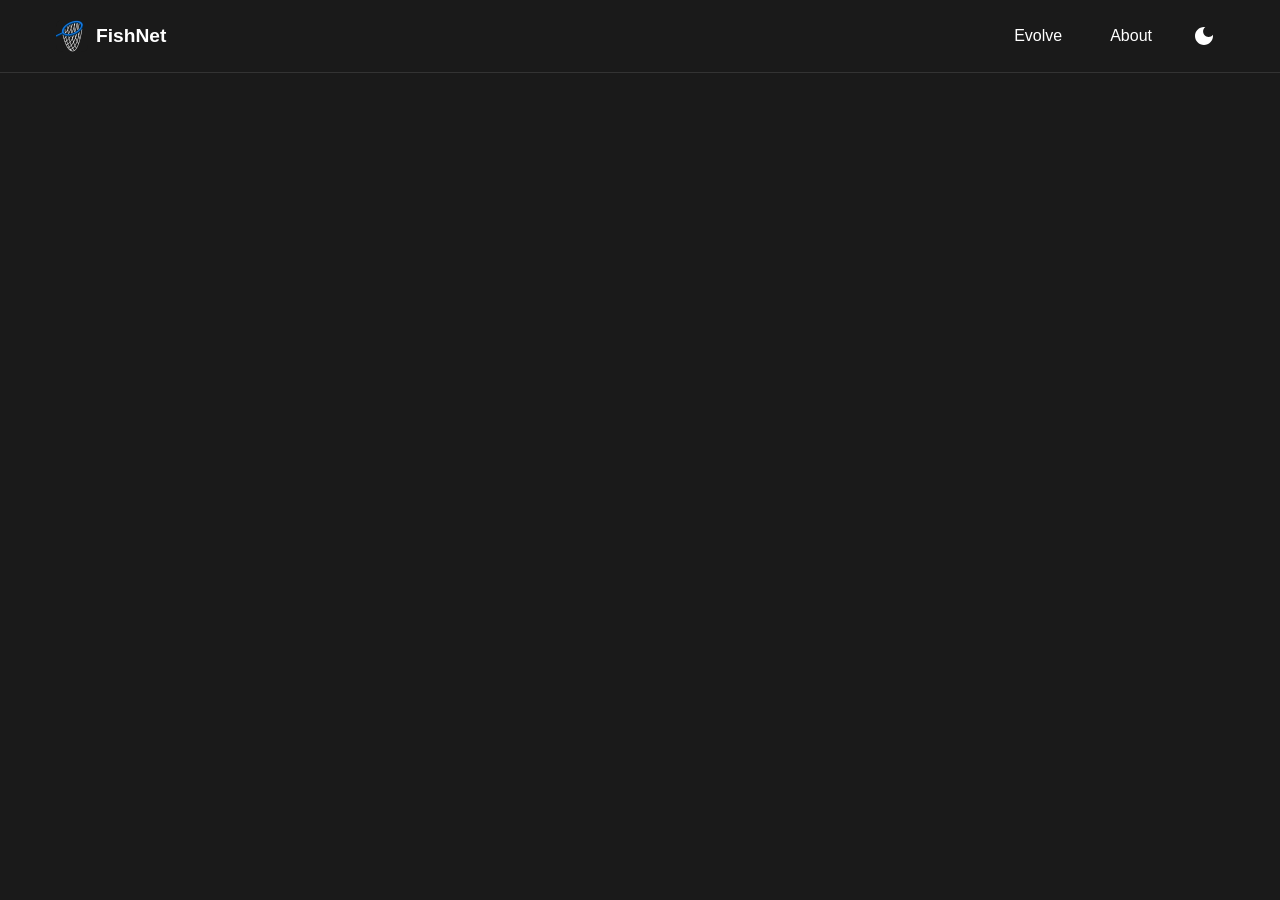
==== code/index.html @ dd68c322 "Rename index.html to code/index.html" ====
<!DOCTYPE html>
<html lang="en" data-theme="dark">
<head>
    <meta charset="UTF-8">
    <meta name="viewport" content="width=device-width, initial-scale=1.0">
    <title>FishNet - Interactive Text Evolution</title>
    <link rel="icon" type="image/png" href="darkicon.png" id="favicon">
    <script>
        // Immediately set theme before page renders
        const initialTheme = localStorage.getItem('theme') || 'dark';
        document.documentElement.setAttribute('data-theme', initialTheme);
        // Set initial favicon
        const favicon = document.getElementById('favicon');
        favicon.href = initialTheme === 'dark' ? 'darkicon.png' : 'lighticon.png';
        
        // Set the initial route for the SPA
        window.initialRoute = 'evolve';
    </script>
    <link rel="stylesheet" href="styles.css">
    <link rel="stylesheet" href="https://cdnjs.cloudflare.com/ajax/libs/font-awesome/6.4.0/css/all.min.css">
    <style>
        .slider-group {
            margin: 1rem 0;
        }
        
        .slider-group label {
            display: block;
            margin-bottom: 0.5rem;
            font-weight: 500;
        }
        
        .slider-group input[type="range"] {
            width: 100%;
            height: 6px;
            border-radius: 3px;
            background: var(--border-color);
            outline: none;
            -webkit-appearance: none;
            appearance: none;
        }
        
        .slider-group input[type="range"]::-webkit-slider-thumb {
            -webkit-appearance: none;
            appearance: none;
            width: 18px;
            height: 18px;
            border-radius: 50%;
            background: var(--primary-color);
            cursor: pointer;
        }
        
        .slider-group input[type="range"]::-moz-range-thumb {
            width: 18px;
            height: 18px;
            border-radius: 50%;
            background: var(--primary-color);
            cursor: pointer;
            border: none;
        }
        
        .loading-section {
            margin-bottom: 1rem;
            padding: 1rem;
            background-color: var(--bg-secondary);
            border-radius: 8px;
            border: 1px solid var(--border-color);
        }
        
        .about-content {
            max-width: 800px;
            margin: 0 auto;
            padding: 2rem;
        }
        
        .about-section {
            margin-bottom: 3rem;
        }
        
        .about-section h2 {
            color: var(--primary-color);
            border-bottom: 2px solid var(--primary-color);
            padding-bottom: 0.5rem;
            margin-bottom: 1.5rem;
        }
        
        .about-section h3 {
            color: var(--text-color);
            margin-top: 2rem;
            margin-bottom: 1rem;
        }
        
        .about-section p {
            line-height: 1.6;
            margin-bottom: 1rem;
        }
        
        .code-block {
            background: var(--bg-secondary);
            border: 1px solid var(--border-color);
            border-radius: 8px;
            padding: 1rem;
            margin: 1rem 0;
            font-family: 'Courier New', monospace;
            overflow-x: auto;
        }
        
        .feature-list {
            list-style: none;
            padding: 0;
        }
        
        .feature-list li {
            padding: 0.5rem 0;
            border-bottom: 1px solid var(--border-color);
        }
        
        .feature-list li:before {
            content: "✓";
            color: var(--success-color);
            font-weight: bold;
            margin-right: 0.5rem;
        }
        
        .warning-box {
            background: rgba(255, 183, 77, 0.1);
            border: 1px solid var(--warning-color);
            border-radius: 8px;
            padding: 1rem;
            margin: 1rem 0;
        }
        
        .warning-box h4 {
            color: var(--warning-color);
            margin-top: 0;
        }
        
        .setup-steps {
            counter-reset: step-counter;
        }
        
        .setup-steps li {
            counter-increment: step-counter;
            margin-bottom: 1rem;
            padding-left: 2rem;
            position: relative;
        }
        
        .setup-steps li::before {
            content: counter(step-counter);
            position: absolute;
            left: 0;
            top: 0;
            background: var(--primary-color);
            color: white;
            width: 1.5rem;
            height: 1.5rem;
            border-radius: 50%;
            display: flex;
            align-items: center;
            justify-content: center;
            font-size: 0.8rem;
            font-weight: bold;
        }
    </style>
</head>
<body>
    <nav class="navbar">
        <div class="nav-content">
            <a href="/" class="nav-brand">
                <img src="darkicon.png" alt="FishNet" class="nav-logo dark-logo" id="nav-logo-dark">
                <img src="lighticon.png" alt="FishNet" class="nav-logo light-logo" id="nav-logo-light">
                FishNet
            </a>
            <div class="nav-links">
                <div class="nav-links-group">
                    <a href="#" class="nav-link" data-route="evolve">Evolve</a>
                    <a href="#" class="nav-link" data-route="about">About</a>
                </div>
                <button id="themeToggle" class="theme-toggle" aria-label="Toggle theme">
                    <svg class="sun-icon" viewBox="0 0 24 24" width="24" height="24">
                        <path fill="currentColor" d="M12 7c-2.76 0-5 2.24-5 5s2.24 5 5 5 5-2.24 5-5-2.24-5-5-5zM2 13h2c.55 0 1-.45 1-1s-.45-1-1-1H2c-.55 0-1 .45-1 1s.45 1 1 1zm18 0h2c.55 0 1-.45 1-1s-.45-1-1-1h-2c-.55 0-1 .45-1 1s.45 1 1 1zM11 2v2c0 .55.45 1 1 1s1-.45 1-1V2c0-.55-.45-1-1-1s-1 .45-1 1zm0 18v2c0 .55.45 1 1 1s1-.45 1-1v-2c0-.55-.45-1-1-1s-1 .45-1 1zM5.99 4.58c-.39-.39-1.03-.39-1.41 0-.39.39-.39 1.03 0 1.41l1.06 1.06c.39.39 1.03.39 1.41 0 .39-.39.39-1.03 0-1.41L5.99 4.58zm12.37 12.37c-.39-.39-1.03-.39-1.41 0-.39.39-.39 1.03 0 1.41l1.06 1.06c.39.39 1.03.39 1.41 0 .39-.39.39-1.03 0-1.41l-1.06-1.06zm1.06-10.96c.39-.39.39-1.03 0-1.41-.39-.39-1.03-.39-1.41 0l-1.06 1.06c-.39.39-.39 1.03 0 1.41.39.39 1.03.39 1.41 0l1.06-1.06zM7.05 18.36c.39-.39.39-1.03 0-1.41-.39-.39-1.03-.39-1.41 0l-1.06 1.06c-.39.39-.39 1.03 0 1.41.39.39 1.03.39 1.41 0l1.06-1.06z"/>
                    </svg>
                    <svg class="moon-icon" viewBox="0 0 24 24" width="24" height="24">
                        <path fill="currentColor" d="M12 3c-4.97 0-9 4.03-9 9s4.03 9 9 9 9-4.03 9-9c0-.46-.04-.92-.1-1.36-.98 1.37-2.58 2.26-4.4 2.26-2.98 0-5.4-2.42-5.4-5.4 0-1.81.89-3.42 2.26-4.4-.44-.06-.9-.1-1.36-.1z"/>
                    </svg>
                </button>
            </div>
        </div>
    </nav>

    <div class="content-container">
        <!-- Evolve Page Content -->
        <div id="evolve-page" class="page-content" style="display: none;">
            <main class="container">
                <section class="hero">
                    <h1>FishNet</h1>
                    <p class="subtitle">Help us evolve poetry with AI, trained directly by humans. To start, just click on the text you find most interesting.</p>
                </section>

                <section class="evolution-section">
                    <!-- Sequences Grid -->
                    <div class="sequences-section">
                        <h3>Text Sequences</h3>
                        
                        <!-- Loading Section -->
                        <div id="loading" class="loading-section hidden">
                            <div class="spinner"></div>
                            <p>Initializing...</p>
                            <button id="cancel-loading-button" class="secondary-button" style="margin-top: 0.5rem; padding: 0.5rem 1rem; display: none; margin-left: auto; margin-right: auto;">
                                <i class="fas fa-times"></i>
                                Cancel Loading
                            </button>
                        </div>
                        
                        <div id="sequences-grid" class="sequences-grid">
                            <!-- Sequence cards will be generated here -->
                        </div>
                    </div>

                    <!-- Share Progress Section -->
                    <div class="share-section">
                        <div class="control-group">
                            <h3>Do you notice something interesting in one of the sequences?</h3>
                            <div class="button-group">
                                <button id="wow-button" class="primary-button wow-button">
                                    <i class="fas fa-star"></i>
                                    I think I found something cool!
                                </button>
                            </div>
                            <p class="help-text">Help progress our mission by uploading your current checkpoint to the <a href="https://github.com/Z-Coder672/FishNet/tree/main/checkpoints" target="_blank">FishNet checkpoint repository</a> on GitHub</p>
                        </div>
                    </div>

                    <!-- Statistics Section -->
                    <div class="stats-section">
                        <div class="stat-card">
                            <div class="stat-value" id="evolutions-value">0</div>
                            <div class="stat-label">Evolutions</div>
                        </div>
                        <div class="stat-card">
                            <div class="stat-value" id="eps-value">0.0</div>
                            <div class="stat-label">Evolutions/sec</div>
                        </div>

                        <div class="stat-card">
                            <div class="stat-value" id="population-size-value">9</div>
                            <div class="stat-label">Population Size</div>
                        </div>
                    </div>

                    <!-- Controls Section -->
                    <div class="controls-section">
                        <div class="control-group">
                            <h3>Controls</h3>
                            <div class="button-group">
                                <button id="auto-button" class="primary-button">
                                    <i class="fas fa-play"></i>
                                    <span class="button-text">Start Auto-Evolution</span>
                                </button>
                                <button id="save-button" class="secondary-button">
                                    <i class="fas fa-download"></i>
                                    Save Checkpoint
                                </button>
                                <button id="load-button" class="secondary-button">
                                    <i class="fas fa-upload"></i>
                                    Load Checkpoint
                                </button>
                                <button id="reset-button" class="secondary-button">
                                    <i class="fas fa-redo"></i>
                                    Reset Population
                                </button>
                            </div>
                        </div>

                        <div class="control-group">
                            <h3>Evaluation Method</h3>
                            <div class="radio-group">
                                <div class="radio-item">
                                    <input type="radio" id="gemma-checkbox" name="eval-method" value="gemma">
                                    <label for="gemma-checkbox">Gemma3 1B (AI Selection)</label>
                                </div>
                                <div class="radio-item">
                                    <input type="radio" id="english-checkbox" name="eval-method" value="english">
                                    <label for="english-checkbox">English Scorer (Statistical Selection)</label>
                                </div>
                            </div>
                        </div>

                        <div class="control-group">
                            <h3>Advanced Settings</h3>
                            <div class="checkbox-item">
                                <input type="checkbox" id="frequency-adjustment-checkbox">
                                <label for="frequency-adjustment-checkbox">Adjust Letter Frequencies to Match English</label>
                            </div>
                            <div class="slider-group">
                                <div style="display: flex; align-items: center; gap: 0.5rem; margin-bottom: 0.5rem;">
                                    <label for="learning-rate-slider" style="margin: 0;">Learning Rate: <span id="learning-rate-value">0.020</span></label>
                                    <button id="reset-learning-rate-button" class="secondary-button" style="margin: 0;">
                                        <i class="fas fa-undo"></i>
                                    </button>
                                </div>
                                <input type="range" id="learning-rate-slider" min="0.005" max="0.2" step="0.005" value="0.02">
                            </div>
                        </div>
                    </div>
                </section>
            </main>
        </div>

        <!-- About Page Content -->
        <div id="about-page" class="page-content" style="display: none;">
            <main class="container">
                <section class="hero">
                    <h1>About FishNet</h1>
                    <p class="subtitle">Interactive text evolution using neural networks</p>
                </section>

                <div class="about-content">
                    <div class="about-section">
                        <h2>What is FishNet?</h2>
                        <p>
                            FishNet is an interactive application that uses Compositional Pattern-Producing Networks (CPPNs) 
                            to generate and evolve text sequences. The system employs a population-based evolutionary algorithm 
                            where neural networks compete and reproduce based on various evaluation criteria.
                        </p>
                        
                        <h3>Key Features</h3>
                        <ul class="feature-list">
                            <li><strong>Multiple Evaluation Methods:</strong> Choose between AI-powered evaluation (Gemma3 1B) or statistical language scoring</li>
                            <li><strong>Interactive Breeding:</strong> Click on sequences to manually select parents for breeding</li>
                            <li><strong>Auto-Evolution:</strong> Let the system automatically evolve text using selected criteria</li>
                            <li><strong>Checkpoint System:</strong> Save and load population states</li>
                            <li><strong>Real-time Statistics:</strong> Monitor evolution progress and performance</li>
                            <li><strong>Dynamic Mutation Rates:</strong> Different mutation strengths for different evaluation methods</li>
                        </ul>
                    </div>

                    <div class="about-section">
                        <h2>How It Works</h2>
                        <h3>Evolution Process</h3>
                        <p>
                            The evolution follows a PicBreeder-inspired algorithm:
                        </p>
                        <ol>
                            <li>Generate 8 text sequences using the current population</li>
                            <li>Evaluate sequences using the selected method (Gemma3 1B, English scoring, or manual selection)</li>
                            <li>Select the best sequence as the parent</li>
                            <li>Delete all other networks and create 8 new networks by copying and mutating the parent</li>
                            <li>Apply random mutations, based on the learning rate slider</li>
                            <li>Repeat the process</li>
                        </ol>
                    </div>

                    <div class="about-section">
                        <h2>Evaluation Methods</h2>
                        
                        <h3>Gemma3 1B (Ollama API)</h3>
                        <p>
                            Uses the Gemma3 1B language model to evaluate text "interestingness". This method sends the 
                            generated sequences to a local Ollama instance and asks the AI to choose the most interesting one.
                        </p>
                        
                        <h3>English Scorer</h3>
                        <p>
                            Statistical evaluation based on English language characteristics with automatic revert logic:
                        </p>
                        <ul>
                            <li><strong>Letter Frequency:</strong> How well the text matches English letter distributions</li>
                            <li><strong>Bigram Analysis:</strong> Common two-letter combinations in English</li>
                            <li><strong>Vocabulary Score:</strong> Presence of common English words</li>
                            <li><strong>Structural Score:</strong> Sentence structure and punctuation patterns</li>
                            <li><strong>Revert Logic:</strong> If all mutations are worse than the parent, automatically revert and create new mutations</li>
                        </ul>
                    </div>

                    <div class="about-section">
                        <h2>Setting Up Ollama</h2>
                        
                        <div class="warning-box">
                            <h4>⚠️ Important</h4>
                            <p>
                                The Gemma3 1B evaluation method requires a local Ollama instance running on your machine. 
                                Without Ollama, the system will fall back to English scoring.
                            </p>
                        </div>

                        <h3>Installation Steps</h3>
                        <ol class="setup-steps" style="list-style-type: none;">
                            <li>
                                <strong>Install Ollama:</strong>
                                Visit <a href="https://ollama.com/download" target="_blank">ollama.com/download</a> to download the appropriate version for your system.
                            </li>
                            
                            <li>
                                <strong>Start Ollama service:</strong>
                                <br>
                                <br>Run:
                                <div class="code-block">
                                    ollama serve
                                </div>
                            </li>
                            
                            <li>
                                <strong>Pull the Gemma3 1B model:</strong>
                                <br>
                                <br>Run:
                                <div class="code-block">
                                    ollama pull gemma3:1b
                                </div>
                            </li>
                            
                            <li>
                                <strong>Test the installation:</strong>
                                <br>
                                <br>Run:
                                <div class="code-block">
                                    ollama run gemma3:1b "Hello, world!"
                                </div>
                            </li>
                        </ol>

                        <h2 style="margin-top: 2.8rem;">Using the Application</h2>
                        <ol class="setup-steps" style="list-style-type: none;">
                            
                            <li>
                                <strong>Open your browser:</strong>
                                <br>
                                <br>Visit:
                                <br>
                                <div class="code-block">
                                    <a href="https://fishnet.zimmzimm.com" target="_blank">https://fishnet.zimmzimm.com</a>
                                </div>
                            </li>
                            
                            <li>
                                <strong>Choose your evaluation method:</strong>
                                <ul class="setup-steps" style="list-style-type: none; margin-top: 1.3rem;">
                                    <li><strong>Gemma3 1B (Ollama API):</strong> For AI-powered evolution (requires Ollama setup)</li>
                                    <li><strong>English Scorer:</strong> For statistical language quality evaluation</li>
                                    <li><strong>Manual Selection:</strong> For interactive human-guided evolution</li>
                                </ul>
                            </li>
                        </ol>
                    </div>

                    <div class="about-section">
                        <h2>Technical Details</h2>                        
                        <h3>Mutation Rate Strategy</h3>
                        <p>
                            The mutation rate is set to the value of the learning rate slider.
                        </p>
                        <h3>Neural Network Architecture</h3>
                        <p>
                            Each individual in the population is a CPPN (Compositional Pattern-Producing Network) with:
                        </p>
                        <ul>
                            <li><strong>Input Layer:</strong> 32-dimensional position encoding</li>
                            <li><strong>Hidden Layers:</strong> 6 layers with 128 neurons each</li>
                            <li><strong>Output Layer:</strong> 64-dimensional vocabulary distribution</li>
                            <li><strong>Activation:</strong> Tanh activation functions</li>
                        </ul>
                    </div>
                    <div class="about-section">
                        <h2>Troubleshooting</h2>
                        <ol style="list-style-type: none;" class="setup-steps">
                            <li><strong>Ollama/Gemma</strong>
                            <ul style="list-style-type: none; margin-top: 1.3rem;" class="setup-steps">
                                <li><strong>Model Not Found</strong> <br>Pull the model with <code>ollama pull gemma3:1b</code></li>
                                <li><strong>Connection Failed</strong> <br>Ensure Ollama is running with <code>ollama serve</code></li>
                                <li><strong>Slow Responses</strong><br>Ensure you have enough RAM to run the model (about 4GB absolute minimum for running Gemma3 1B plus FishNet, 8GB or more recommended). The first few API calls may be slow as the model loads into memory</li>
                            </ul>
                            </li>
                            <li><strong>Evolution</strong>
                            <ul style="list-style-type: none; margin-top: 1.3rem;" class="setup-steps">
                                <li><strong>Slow Evolution</strong> <br>Ensure you have enough RAM to run the FishNet model (about 4GB absolute minimum for running Gemma3 1B plus FishNet, 8GB or more recommended). The first few API calls may be slow as the model loads into memory</li>
                                <li><strong>There Are No Words</strong> <br>This is expected for now! If you find words, please click the "I think I found something cool!" button to upload your checkpoint to the <a href="https://github.com/Z-Coder672/FishNet/checkpoints" target="_blank">FishNet checkpoint repository</a> on GitHub. When you start the app, you'll see the best checkpoints from other users to branch from!</li>
                            </ul>
                            </li>
                        </ol>
                    </div>
                </div>
            </main>
        </div>
    </div>

    <!-- Notification Container -->
    <div id="notification-container" class="notification-container"></div>

    <!-- Load the main JavaScript file -->
    <script src="fishnet.js"></script>
</body>
</html>
---- code/styles.css ----
:root[data-theme="dark"] {
    --bg-color: #1a1a1a;
    --text-color: #ffffff;
    --primary-color: #0672EA;
    --secondary-color: #4a4a4a;
    --error-color: #ff6b6b;
    --warning-color: #ffb74d;
    --success-color: #66bb6a;
    --border-color: #333333;
    --input-bg: #1f1f1f;
    --button-hover: #3a3a3a;
    --text-muted: #b8b7b7;
    --card-bg: #2d2d2d;
    --card-border: #404040;
}

:root[data-theme="light"] {
    --bg-color: #ffffff;
    --text-color: #1a1a1a;
    --primary-color: #0672EA;
    --secondary-color: #e0e0e0;
    --error-color: #d32f2f;
    --warning-color: #f57c00;
    --success-color: #2e7d32;
    --border-color: #dddddd;
    --input-bg: #f5f5f5;
    --button-hover: #e8e8e8;
    --text-muted: #666666;
    --card-bg: #ffffff;
    --card-border: #e0e0e0;
}

/* Base Styles */
* {
    margin: 0;
    padding: 0;
    box-sizing: border-box;
}

body {
    background-color: var(--bg-color);
    color: var(--text-color);
    font-family: -apple-system, BlinkMacSystemFont, 'Segoe UI', Roboto, Oxygen, Ubuntu, Cantarell, 'Open Sans', 'Helvetica Neue', sans-serif;
    transition: background-color 0.3s, color 0.3s;
    min-height: 100vh;
    display: flex;
    flex-direction: column;
}

/* Navbar */
.navbar {
    background-color: var(--bg-color);
    border-bottom: 1px solid var(--border-color);
    position: fixed;
    top: 0;
    left: 0;
    right: 0;
    z-index: 1000;
}

.nav-content {
    max-width: 1200px;
    margin: 0 auto;
    padding: 1rem;
    display: flex;
    justify-content: space-between;
    align-items: center;
}

.nav-brand {
    display: flex;
    align-items: center;
    text-decoration: none;
    color: var(--text-color);
    font-weight: bold;
    font-size: 1.2rem;
}

.nav-logo {
    width: 32px;
    height: 32px;
    margin-right: 0.5rem;
}

.light-logo {
    display: none;
}

.dark-logo {
    display: block;
}

[data-theme="light"] .light-logo {
    display: block;
}

[data-theme="light"] .dark-logo {
    display: none;
}

.nav-links {
    display: flex;
    align-items: center;
}

.nav-links-group {
    display: flex;
    gap: 1rem;
}

.nav-links a {
    text-decoration: none;
    color: var(--text-color);
    padding: 0.5rem 1rem;
    border-radius: 4px;
    transition: background-color 0.3s;
}

.nav-links a:hover {
    background-color: var(--button-hover);
    text-decoration: none;
}

.nav-links a.active {
    background-color: var(--primary-color);
    color: white;
}

/* Theme Toggle */
.theme-toggle {
    background: none;
    border: none;
    padding: 8px;
    cursor: pointer;
    color: var(--text-color);
    display: flex;
    align-items: center;
    justify-content: center;
    margin-left: 1rem;
    border-radius: 50%;
    transition: background-color 0.3s;
}

.theme-toggle:hover {
    background-color: var(--button-hover);
}

.theme-toggle svg {
    width: 24px;
    height: 24px;
}

.sun-icon {
    display: none;
}

.moon-icon {
    display: block;
}

[data-theme="light"] .sun-icon {
    display: block;
}

[data-theme="light"] .moon-icon {
    display: none;
}

/* Content Container */
.content-container {
    margin-top: 80px;
    flex: 1;
    padding: 1.5rem 0.75rem;
}

.container {
    max-width: 1200px;
    margin: 0 auto;
}

/* Hero Section */
.hero {
    text-align: center;
    margin-bottom: 2rem;
}

code {
    background-color: var(--secondary-color);
    border: none;
    padding: 0.07rem 0.2rem;
    border-radius: 4px;
}

a {
    color: var(--primary-color);
    text-decoration: underline;
}

a:hover {
    text-decoration: none;
}

a:visited {
    color: var(--primary-color);
}

a:active {
    text-decoration: none;
}

.hero h1 {
    font-size: 3rem;
    font-weight: 700;
    margin-bottom: 1rem;
    background: linear-gradient(0deg, #ff00cc, #0011ff);
    -webkit-background-clip: text;
    -webkit-text-fill-color: transparent;
    background-clip: text;
}

.subtitle {
    font-size: 1.2rem;
    color: var(--text-muted);
    margin-bottom: 1.5rem;
}

/* Evolution Section */
.evolution-section {
    display: flex;
    flex-direction: column;
    gap: 1.5rem;
}



/* Controls Section */
.controls-section {
    display: grid;
    grid-template-columns: repeat(auto-fit, minmax(300px, 1fr));
    gap: 1.5rem;
}

.control-group {
    background-color: var(--card-bg);
    border-radius: 12px;
    padding: 1.25rem;
}

.control-group h3 {
    margin-bottom: 0.75rem;
    color: var(--text-color);
    font-size: 1.1rem;
    font-weight: 600;
}

/* Radio Group */
.radio-group {
    display: flex;
    flex-direction: column;
    gap: 0.75rem;
}

.radio-item {
    display: flex;
    align-items: center;
    gap: 0.75rem;
    padding: 0.5rem;
    border-radius: 6px;
    transition: background-color 0.2s;
    cursor: pointer;
}

.radio-item:hover {
    background-color: var(--button-hover);
}

.radio-item input[type="radio"] {
    width: 18px;
    height: 18px;
    accent-color: var(--primary-color);
    background-color: var(--input-bg);
    border: 1px solid var(--border-color);
    appearance: none;
    -webkit-appearance: none;
    border-radius: 50%;
    position: relative;
    cursor: pointer;
}

.radio-item input[type="radio"]:checked {
    background-color: var(--primary-color);
    border-color: var(--primary-color);
}

.radio-item input[type="radio"]:checked::after {
    content: '';
    position: absolute;
    top: 50%;
    left: 50%;
    transform: translate(-50%, -50%);
    width: 6px;
    height: 6px;
    background-color: white;
    border-radius: 50%;
}

.radio-item label {
    cursor: pointer;
    font-weight: 500;
    color: var(--text-color);
}

/* Checkbox Item */
.checkbox-item {
    display: flex;
    align-items: center;
    gap: 0.75rem;
    padding: 0.5rem;
    border-radius: 6px;
    transition: background-color 0.2s;
    cursor: pointer;
    margin-top: 0.75rem;
}

.checkbox-item:hover {
    background-color: var(--button-hover);
}

.checkbox-item input[type="checkbox"] {
    width: 18px;
    height: 18px;
    accent-color: var(--primary-color);
    background-color: var(--input-bg);
    border: 1px solid var(--border-color);
    appearance: none;
    -webkit-appearance: none;
    border-radius: 3px;
    position: relative;
    cursor: pointer;
}

.checkbox-item input[type="checkbox"]:checked {
    background-color: var(--primary-color);
    border-color: var(--primary-color);
}

.checkbox-item input[type="checkbox"]:checked::after {
    content: '✓';
    position: absolute;
    top: 50%;
    left: 50%;
    transform: translate(-50%, -50%);
    color: white;
    font-size: 14px;
    font-weight: 700;
    font-family: 'system-ui';
    line-height: 1;
}

.checkbox-item label {
    cursor: pointer;
    font-weight: 500;
    color: var(--text-color);
}

/* Slider Group */
.slider-group {
    margin-top: 1rem;
    padding: 0.5rem;
    border-radius: 6px;
    transition: background-color 0.2s;
}

.slider-group:hover {
    background-color: var(--button-hover);
}

.slider-group label {
    display: block;
    margin-bottom: 0.5rem;
    font-weight: 500;
    color: var(--text-color);
}

.slider-group input[type="range"] {
    width: 100%;
    height: 6px;
    border-radius: 3px;
    background: var(--border-color);
    outline: none;
    -webkit-appearance: none;
    appearance: none;
    cursor: pointer;
}

.slider-group input[type="range"]::-webkit-slider-thumb {
    -webkit-appearance: none;
    appearance: none;
    width: 18px;
    height: 18px;
    border-radius: 50%;
    background: var(--primary-color);
    cursor: pointer;
    border: 2px solid var(--bg-primary);
    box-shadow: 0 2px 4px rgba(0, 0, 0, 0.2);
}

.slider-group input[type="range"]::-moz-range-thumb {
    width: 18px;
    height: 18px;
    border-radius: 50%;
    background: var(--primary-color);
    cursor: pointer;
    border: 2px solid var(--bg-primary);
    box-shadow: 0 2px 4px rgba(0, 0, 0, 0.2);
}

.slider-group input[type="range"]:hover::-webkit-slider-thumb {
    background: #0d5bb8;
    transform: scale(1.1);
}

.slider-group input[type="range"]:hover::-moz-range-thumb {
    background: #0d5bb8;
    transform: scale(1.1);
}

/* Button Group */
.button-group {
    display: flex;
    gap: 0.75rem;
    flex-wrap: wrap;
}

.primary-button, .secondary-button {
    padding: 0.75rem 1.5rem;
    border: none;
    border-radius: 8px;
    font-size: 1rem;
    font-weight: 600;
    cursor: pointer;
    transition: all 0.3s ease;
    display: flex;
    align-items: center;
    gap: 0.5rem;
    position: relative;
}

.primary-button {
    background-color: var(--primary-color);
    color: white;
}

.primary-button:hover:not(:disabled) {
    background-color: #0d5bb8;
    transform: translateY(-2px);
    box-shadow: 0 4px 12px rgba(22, 120, 223, 0.3);
}

.primary-button:disabled {
    opacity: 0.6;
    cursor: not-allowed;
    transform: none;
    box-shadow: none;
}

#reset-learning-rate-button {
    padding: 0.3rem 0.3rem;
    border-radius: 50%;
    color: red;
    background-color: var(--card-bg);
}

.secondary-button {
    background-color: var(--secondary-color);
    color: var(--text-color);
}

.secondary-button:hover:not(:disabled) {
    background-color: var(--button-hover);
    transform: translateY(-2px);
}

.secondary-button:disabled {
    opacity: 0.6;
    cursor: not-allowed;
    transform: none;
}

/* Spinner */
.spinner {
    width: 20px;
    height: 20px;
    border: 2px solid transparent;
    border-top: 2px solid currentColor;
    border-radius: 50%;
    animation: spin 1s linear infinite;
}

.spinner.hidden {
    display: none;
}

@keyframes spin {
    0% { transform: rotate(0deg); }
    100% { transform: rotate(360deg); }
}

/* Stats Section */
.stats-section {
    display: grid;
    grid-template-columns: repeat(auto-fit, minmax(200px, 1fr));
    gap: 1rem;
}

.stat-card {
    background-color: var(--card-bg);
    border: 1px solid var(--card-border);
    border-radius: 12px;
    padding: 1.25rem;
    text-align: center;
    box-shadow: 0 4px 6px rgba(0, 0, 0, 0.1);
    transition: transform 0.3s ease;
}

.stat-card:hover {
    transform: translateY(-4px);
}

.stat-value {
    font-size: 2rem;
    font-weight: bold;
    color: var(--primary-color);
    margin-bottom: 0.5rem;
}

.stat-label {
    color: var(--text-muted);
    font-size: 0.9rem;
    text-transform: uppercase;
    letter-spacing: 0.5px;
    font-weight: 500;
}

/* Loading Section */
.loading-section {
    text-align: center;
    padding: 2rem;
    margin-bottom: 1rem;
    background-color: var(--input-bg);
    border: 1px solid var(--card-border);
    border-radius: 8px;
}

.loading-section.hidden {
    display: none;
}

.loading-section .spinner {
    width: 40px;
    height: 40px;
    margin: 0 auto 1rem;
}

.loading-section p {
    color: var(--text-muted);
    font-size: 1.1rem;
    margin: 0;
}

/* Sequences Section */
.sequences-section {
    background-color: var(--card-bg);
    border: 1px solid var(--card-border);
    border-radius: 12px;
    padding: 1.25rem;
    box-shadow: 0 4px 6px rgba(0, 0, 0, 0.1);
}

.sequences-section h3 {
    margin-bottom: 1rem;
    color: var(--text-color);
    font-size: 1.2rem;
    font-weight: 600;
}

.sequences-grid {
    display: grid;
    grid-template-columns: repeat(auto-fit, minmax(300px, 1fr));
    gap: 0.75rem;
}

.sequence-card {
    background-color: var(--input-bg);
    border: 2px solid var(--card-border);
    border-radius: 8px;
    padding: 0.875rem;
    cursor: pointer;
    transition: all 0.3s ease;
    position: relative;
    overflow: hidden;
}

.sequence-card:hover {
    border-color: var(--primary-color);
    transform: translateY(-4px);
    box-shadow: 0 8px 25px rgba(0, 115, 230, 0.2);
}

.sequence-card.selected {
    border-color: var(--success-color);
    background-color: rgba(102, 187, 106, 0.1);
}

.sequence-text {
    font-family: 'JetBrains Mono', monospace;
    font-size: 0.9rem;
    color: var(--text-color);
    word-break: break-word;
    text-align: center;
    line-height: 1;
}

/* Share Section */
.share-section {
    padding: 1.25rem;
    background: var(--card-bg);
    border: 1px solid var(--card-border);
    border-radius: 12px;
    text-align: center;
    box-shadow: 0 4px 6px rgba(0, 0, 0, 0.1);
}

.share-section .control-group {
    margin-bottom: 0;
    padding: 0;
}

.share-section h3 {
    margin-bottom: 0.75rem;
    color: var(--text-color);
    font-size: 1.1rem;
}

.share-section .button-group {
    justify-content: center;
}

.share-section .help-text {
    margin-top: 0.5rem;
    font-size: 0.85rem;
}



/* Responsive Design */
@media (max-width: 768px) {
    .nav-content {
        padding: 0.5rem;
    }
    
    .nav-brand {
        font-size: 1rem;
    }
    
    .nav-logo {
        width: 24px;
        height: 24px;
    }
    
    .content-container {
        margin-top: 70px;
        padding: 1rem 0.5rem;
    }
    
    .hero h1 {
        font-size: 2rem;
    }
    
    .subtitle {
        font-size: 1rem;
    }
    
    .controls-section {
        grid-template-columns: 1fr;
        gap: 1rem;
    }
    
    .stats-section {
        grid-template-columns: repeat(2, 1fr);
    }
    
    .sequences-grid {
        grid-template-columns: 1fr;
    }
    
    .button-group {
        flex-direction: column;
    }
    
    .button-group button {
        width: 100%;
        justify-content: center;
    }
    .checkpoint-message {
        padding: 0 0 0 0 !important;
        margin-top: 0.8rem !important;
    }
}

/* Focus Styles */
button:focus,
input:focus {
    outline: 2px solid var(--primary-color);
    outline-offset: 2px;
}

/* Scrollbar Styling */
::-webkit-scrollbar {
    width: 8px;
}

::-webkit-scrollbar-track {
    background: var(--bg-color);
}

::-webkit-scrollbar-thumb {
    background: var(--border-color);
    border-radius: 4px;
}

::-webkit-scrollbar-thumb:hover {
    background: var(--text-muted);
}

/* Notification System */
.notification-container {
    position: fixed;
    bottom: 20px;
    right: 20px;
    z-index: 10000;
    display: flex;
    flex-direction: column;
    gap: 10px;
    pointer-events: none;
}

.notification {
    background-color: var(--card-bg);
    border: 1px solid var(--card-border);
    border-radius: 8px;
    padding: 12px 16px;
    box-shadow: 0 4px 12px rgba(0, 0, 0, 0.15);
    color: var(--text-color);
    font-size: 0.9rem;
    font-weight: 500;
    max-width: 300px;
    word-wrap: break-word;
    opacity: 0;
    transform: translateX(100%);
    transition: all 0.3s ease;
    pointer-events: auto;
    cursor: pointer;
    backdrop-filter: blur(10px);
}

.notification.show {
    opacity: 1;
    transform: translateX(0);
}

.notification.success {
    border-left: 4px solid var(--success-color);
    background-color: rgba(102, 187, 106, 0.2);
}

.notification.error {
    border-left: 4px solid var(--error-color);
    background-color: rgba(255, 107, 107, 0.2);
}

.notification.warning {
    border-left: 4px solid var(--warning-color);
    background-color: rgba(255, 183, 77, 0.2);
}

.notification.info {
    border-left: 4px solid var(--primary-color);
    background-color: rgba(0, 115, 230, 0.2);
}

.notification:hover {
    transform: translateX(-5px);
    box-shadow: 0 6px 16px rgba(0, 0, 0, 0.2);
}

/* Mobile responsive notifications */
@media (max-width: 768px) {
    .notification-container {
        bottom: 10px;
        right: 10px;
        left: 10px;
    }
    
    .notification {
        max-width: none;
        font-size: 0.85rem;
    }
}

/* Wow button styles */
.wow-button {
    background: linear-gradient(135deg, #ff6b6b, #ffa500);
    border: none;
    color: white;
    font-weight: bold;
    transition: all 0.3s ease;
}

.wow-button:hover {
    background: linear-gradient(135deg, #ff5252, #ff8c00);
    transform: translateY(-2px);
    box-shadow: 0 4px 12px rgba(255, 107, 107, 0.3);
}

.wow-button:disabled {
    background: linear-gradient(135deg, #ccc, #999);
    transform: none;
    box-shadow: none;
    cursor: not-allowed;
}

.wow-button i {
    margin-right: 0.5rem;
}

.help-text {
    color: var(--text-muted);
    font-size: 0.9rem;
    margin-top: 0.375rem;
    text-align: center;
}

/* Checkpoint Selection UI */
.checkpoint-selection {
    max-width: 1200px;
    margin: 0 auto;
    padding: 1.5rem;
    min-height: 100vh;
    display: flex;
    align-items: center;
    justify-content: center;
}

.checkpoint-selection-content {
    width: 100%;
    max-width: 800px;
    text-align: center;
}

.checkpoint-selection-content h2 {
    font-size: 2.5rem;
    margin-bottom: 0.75rem;
    color: var(--primary-color);
}

.checkpoint-intro {
    font-size: 1.1rem;
    color: var(--text-muted);
    margin-bottom: 1.5rem;
    line-height: 1.6;
}

.checkpoint-grid {
    display: grid;
    grid-template-columns: repeat(auto-fit, minmax(250px, 1fr));
    gap: 1rem;
    margin-bottom: 1.5rem;
}

.checkpoint-card {
    background: var(--card-bg);
    border: 1px solid var(--card-border);
    border-radius: 12px;
    padding: 1.25rem;
    transition: all 0.3s ease;
    cursor: pointer;
}

.checkpoint-card:hover {
    transform: translateY(-2px);
    box-shadow: 0 8px 25px rgba(0, 0, 0, 0.15);
    border-color: var(--primary-color);
}

.checkpoint-score {
    font-size: 1.2rem;
    font-weight: bold;
    color: var(--success-color);
    margin-bottom: 0.375rem;
}

.checkpoint-date {
    font-size: 0.9rem;
    color: var(--text-muted);
    margin-bottom: 0.75rem;
}

.checkpoint-load-btn {
    width: 100%;
    padding: 0.75rem 1rem;
    background: var(--primary-color);
    color: white;
    border: none;
    border-radius: 8px;
    font-size: 0.9rem;
    font-weight: 500;
    cursor: pointer;
    transition: background-color 0.3s ease;
}

.checkpoint-load-btn:hover:not(:disabled) {
    background: #0d5bb8;
}

.checkpoint-load-btn:disabled {
    background: var(--secondary-color);
    cursor: not-allowed;
}

.checkpoint-actions {
    margin-top: 1.5rem;
}

.checkpoint-actions .primary-button {
    padding: 1rem 2rem;
    font-size: 1.1rem;
    font-weight: 500;
}

/* Responsive design for checkpoint selection */
@media (max-width: 768px) {
    .checkpoint-selection {
        padding: 0.75rem;
    }
    
    .checkpoint-selection-content h2 {
        font-size: 2rem;
    }
    
    .checkpoint-grid {
        grid-template-columns: 1fr;
        gap: 0.75rem;
    }
    
    .checkpoint-card {
        padding: 0.875rem;
    }
} 

/* Checkpoint Message */
.checkpoint-message {
    padding: 0.25rem;
    text-align: center;
    margin-top: -2.7rem;
}

.checkpoint-message-content p {
    margin: 0;
    font-size: 1.1rem;
    color: var(--text-color);
    line-height: 1.6;
}

.checkpoint-message-content a {
    text-decoration: underline;
    font-weight: 500;
    transition: color 0.3s ease;
}

.checkpoint-message-content a:hover {
    text-decoration: none;
}

/* Responsive design for checkpoint message */
@media (max-width: 768px) {
    .checkpoint-message {
        padding: 0.875rem;
        margin-bottom: 1.25rem;
    }
    
    .checkpoint-message-content p {
        font-size: 1rem;
    }
}
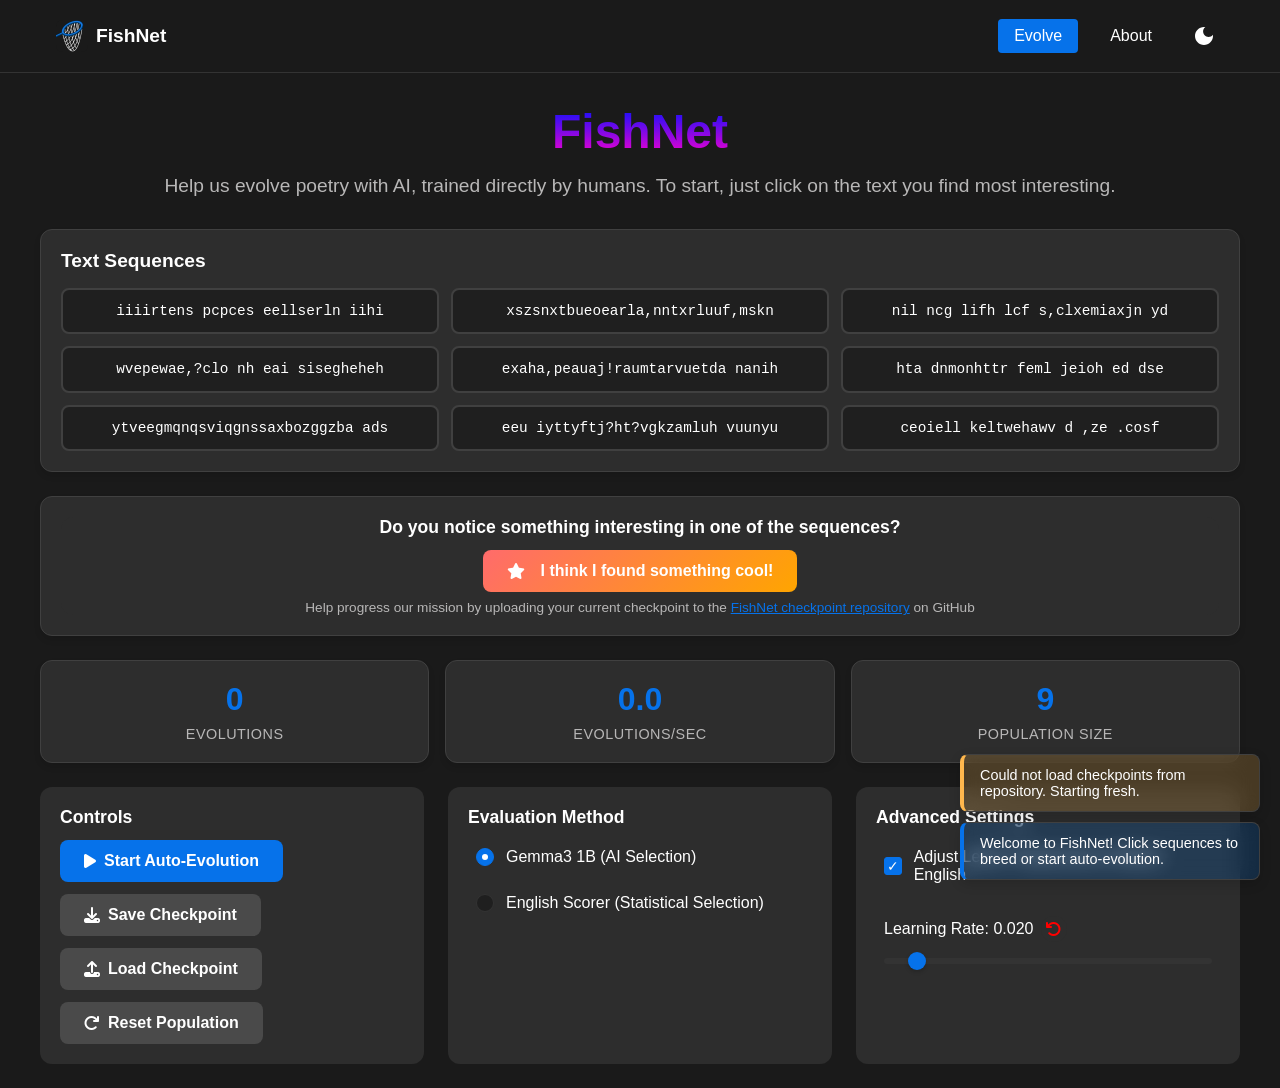
==== commit 951aee3d: "Add files via upload" ====
--- a/code/index.html
+++ b/code/index.html
@@ -489,4 +489,4 @@
     <!-- Load the main JavaScript file -->
     <script src="fishnet.js"></script>
 </body>
-</html>
+</html>
--- a/code/styles.css
+++ b/code/styles.css
@@ -992,4 +992,4 @@
     .checkpoint-message-content p {
         font-size: 1rem;
     }
-} 
+} 
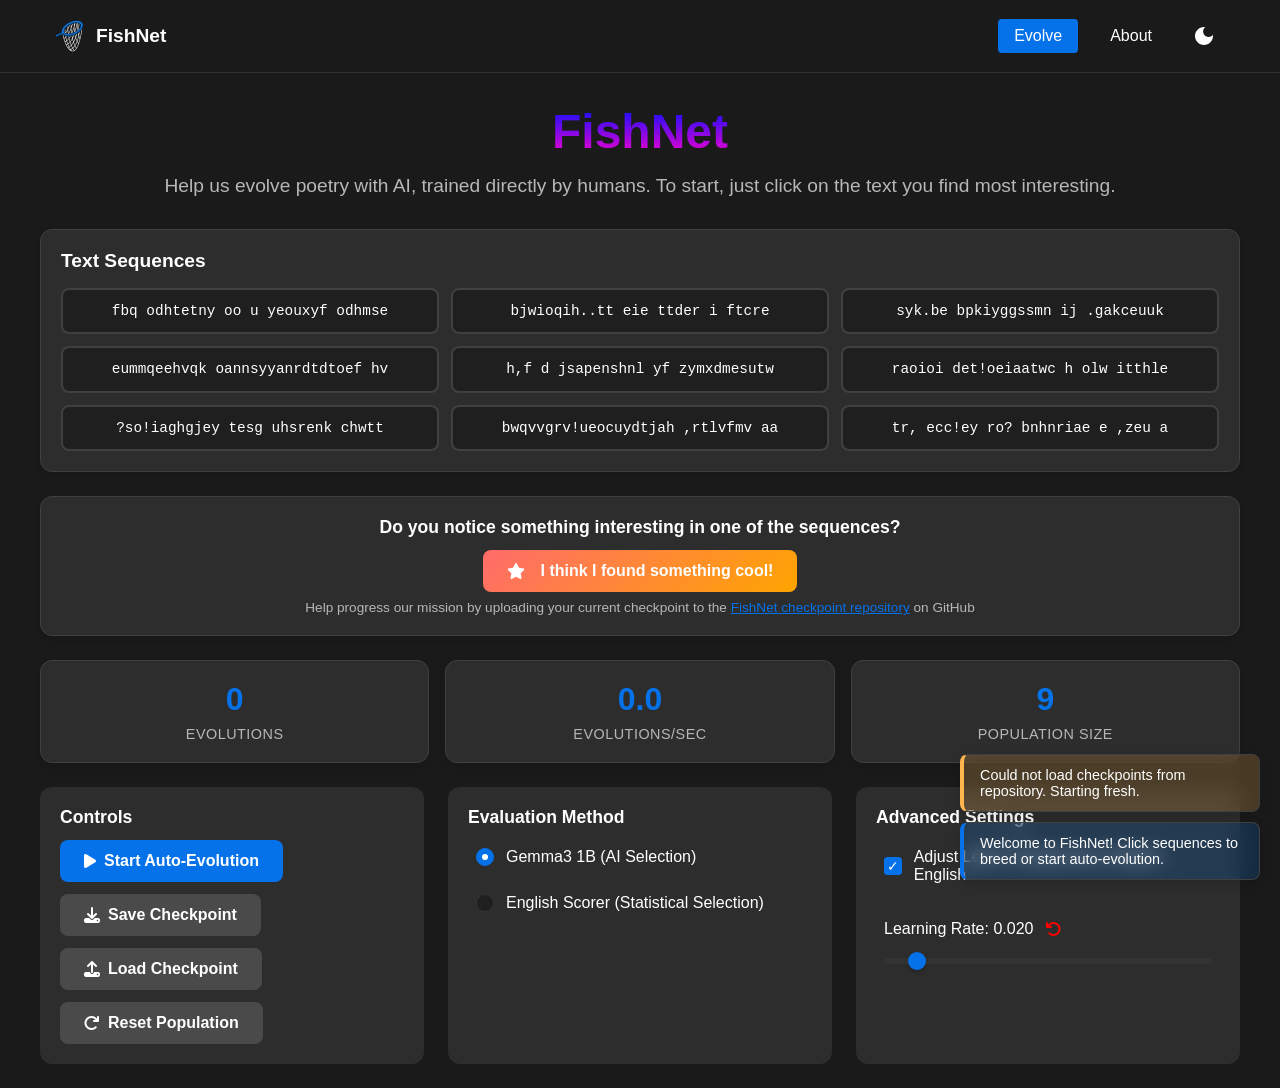
==== commit a49ccbc2: "Add files via upload" ====
--- a/code/index.html
+++ b/code/index.html
@@ -336,6 +336,33 @@
                     </div>
 
                     <div class="about-section">
+                        <h2>Project Overview</h2>
+                        <p>
+                            This project is an initial development aimed at evolving computer-generated text sequences, drawing inspiration from a platform called PicBreeder.* The project is ongoing, and any feedback or suggestions are highly appreciated.
+                        </p>
+                        
+                        <p>
+                            My hypothesis is that, given PicBreeder's ability to learn abstract concepts such as symmetry, a similar neural network architecture might also be capable of learning more complex abstractions like language. Both PicBreeder and FishNet utilize a type of neural network known as a CPPN (Compositional Pattern Producing Network), which differs in architecture from traditional language models (LLMs). The full paper describing PicBreeder can be found here: <a href="https://wiki.santafe.edu/images/1/1e/Secretan_ecj11.pdf" target="_blank">https://wiki.santafe.edu/images/1/1e/Secretan_ecj11.pdf</a>.
+                        </p>
+                        
+                        <p>
+                            If you are interested in contributing, please visit the <a href="#" class="nav-link" data-route="evolve">Evolve page</a> and select the sequence that you find most intriguing. If you discover something noteworthy—such as a word, a recognizable pattern, or any other structure—please click the "I think I found something cool" button.
+                        </p>
+                        
+                        <p>
+                            For context, the name FishNet originated during early testing when I trained it to output the phrase "fish fish fish fish fish fish it."
+                        </p>
+                        
+                        <p>
+                            The source code is available here: <a href="https://github.com/Z-Coder672/FishNet/tree/main/code" target="_blank">https://github.com/Z-Coder672/FishNet/tree/main/code</a>
+                        </p>
+                        
+                        <p style="font-size: 0.9em; color: var(--text-muted);">
+                            *Please be cautious regarding this unofficial PicBreeder site. Its reliability is uncertain, and I recommend avoiding the save button. However, the link is: <a href="https://nbenko1.github.io/" target="_blank">https://nbenko1.github.io/</a>. The official PicBreeder website at picbreeder.org is currently unavailable.
+                        </p>
+                    </div>
+
+                    <div class="about-section">
                         <h2>How It Works</h2>
                         <h3>Evolution Process</h3>
                         <p>
